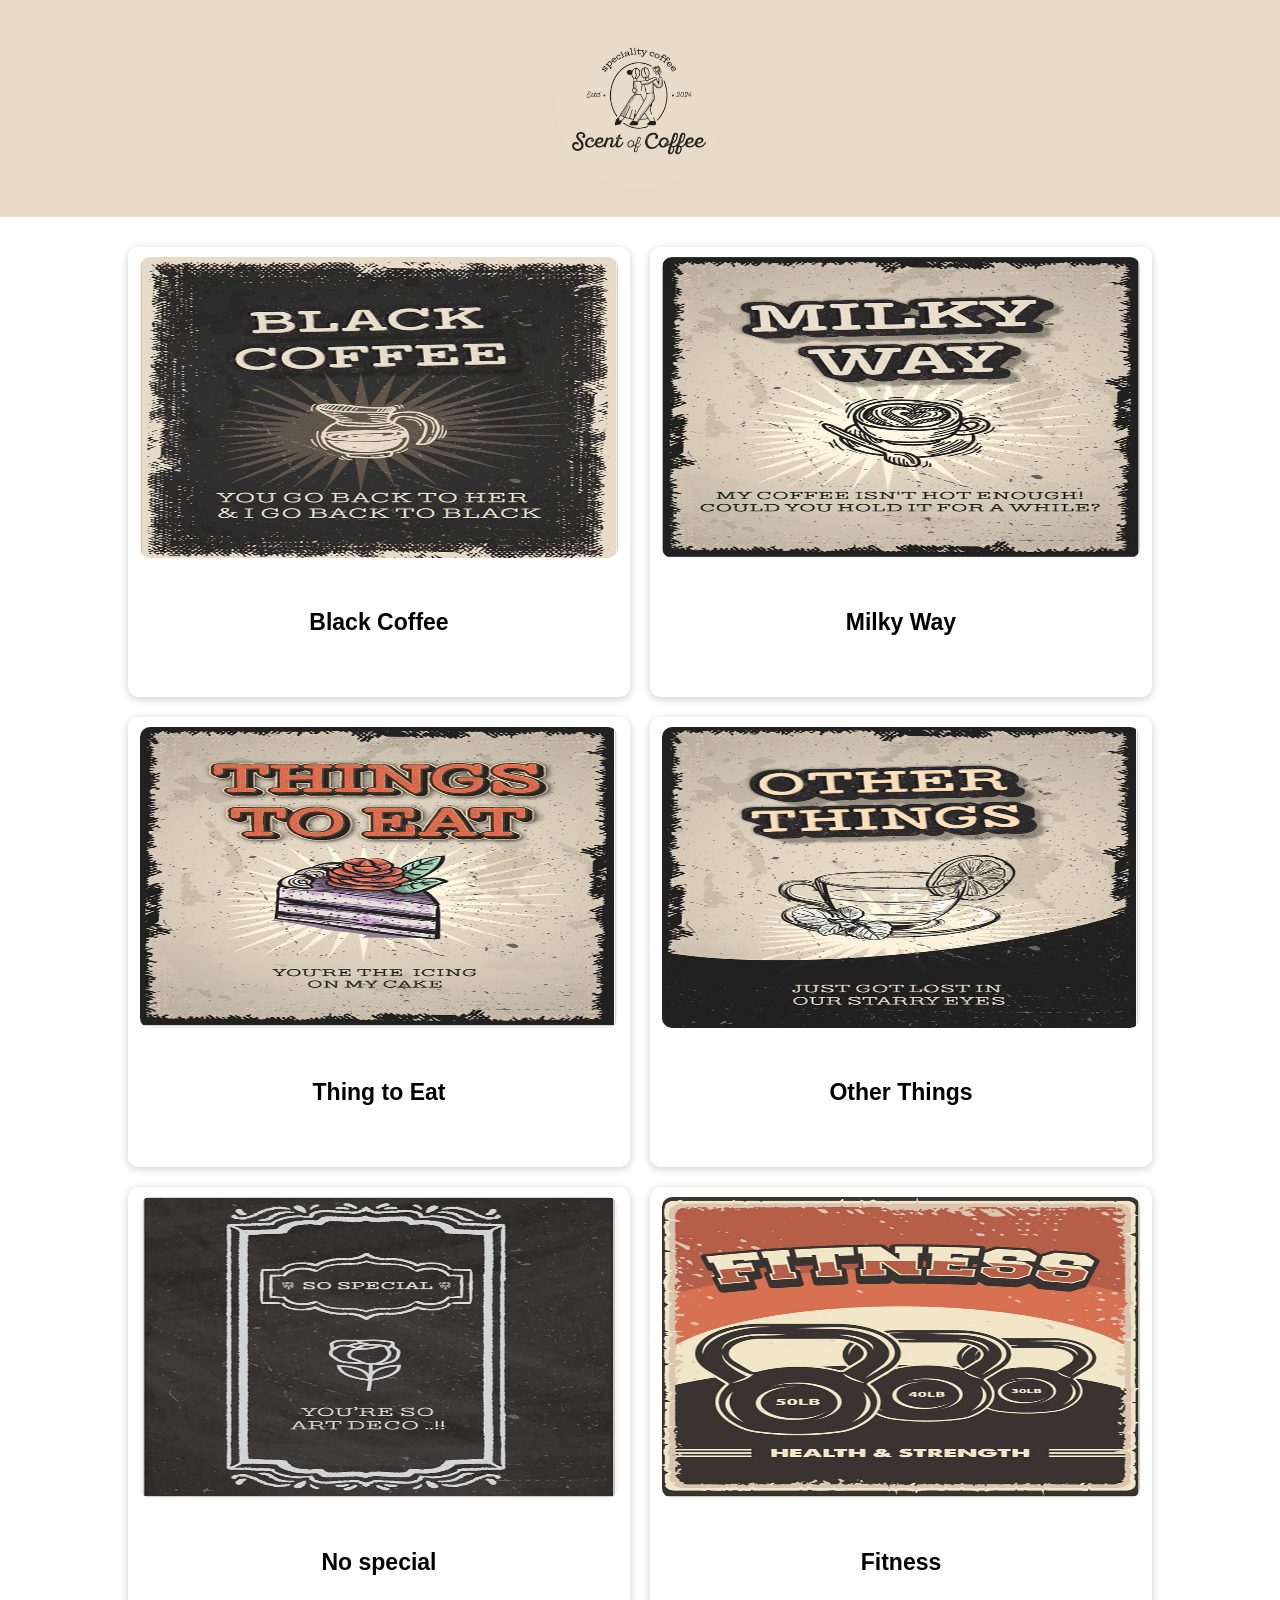
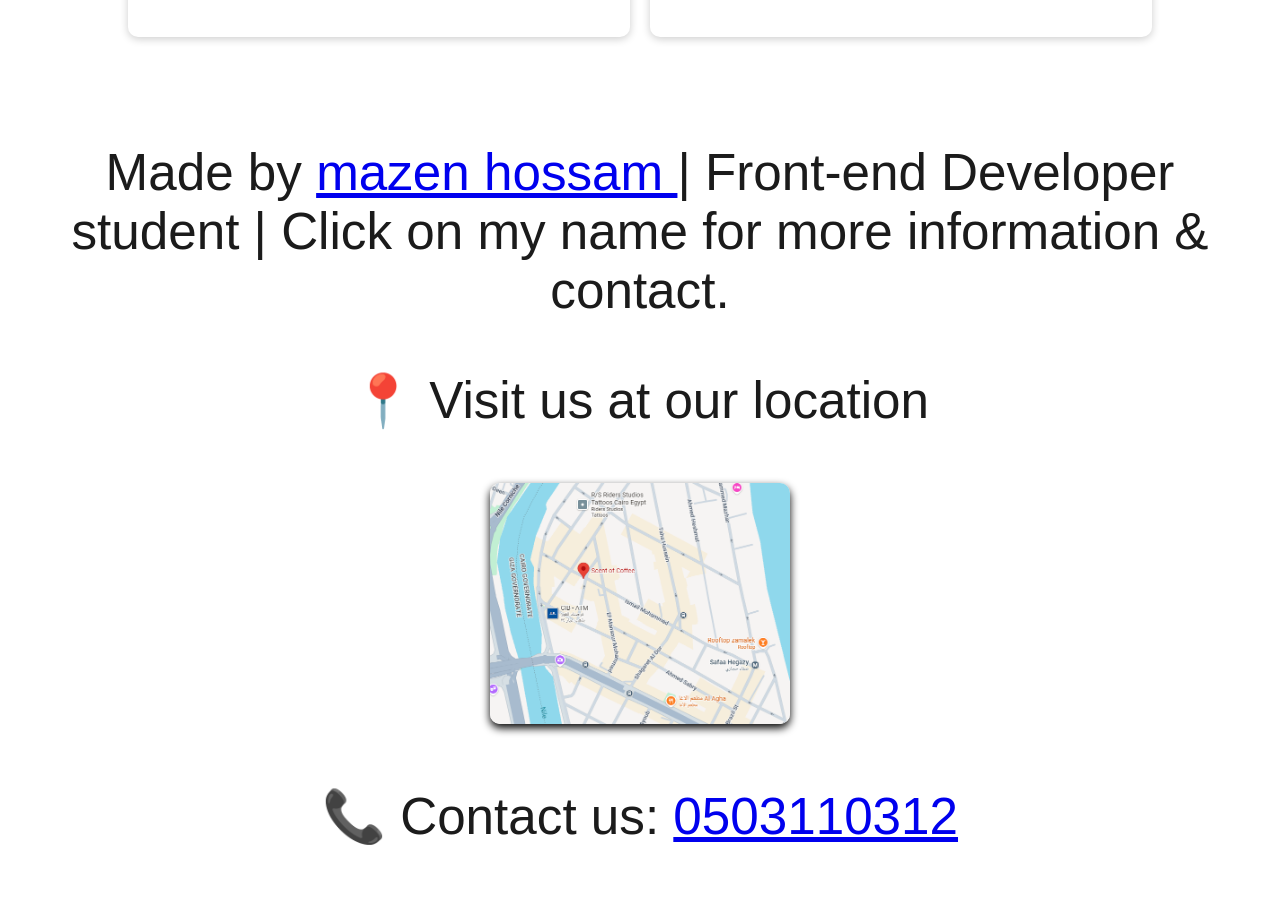
==== index.html @ bb1df1cb "my first commit" ====
<!DOCTYPE html>
<html lang="en">
<head>
<meta charset="UTF-8">
<title>Pizza & Crepe Menu</title>
<link rel="stylesheet" href="style.css">

</head>
<body>
<center>
<header><img src="./logo.jpg" alt="40px" width="170px"></header>
<div class="container">

    <div class="card">
      <a href="./black coffee.html"> <img src="./black coffee.PNG" alt="40px" width="170px"></a> 
        <h3>Black Coffee</h3>
        
    </div>

    <div class="card">
        <a href="./milky way.html"><img src="./Capture.PNG" alt="40px" width="900px"></a>
        
        <h3>Milky Way</h3>
    </div>

    <div class="card">
         <a href="./things to eat.html"><img src="./thing to eat.PNG" alt="40px" width="170px"></a>
        <h3>Thing to Eat</h3>
        
    </div>

    <div class="card">
         <a href="./other thing.html"><img src="./other things.PNG" alt="40px" width="170px"></a>
        <h3>Other Things</h3>
        
    </div>

    <div class="card">
        <a href="./no special.html"><img src="./no spchial.PNG" alt="40px" width="170px"></a>
        <h3>No special</h3>
       
    </div>

    <div class="card">
<a href="./faitnes.html"><img src="./faitnes.PNG" alt="40px" width="170px"></a>
        <h3>Fitness</h3>
        
    </div>


</div>

<footer>
      <div>
        <p>
          Made by
          <a href="https://mazen hossam.github.io/web-profile/" target="_blank">
            mazen hossam
          </a>
          | Front-end Developer student | Click on my name for more information
          & contact.
        </p>
      </div>
      <div style="margin-top: 20px">
        <p>📍 Visit us at our location</p>
        <a
          href="https://www.google.com/maps/place/Scent+of+Coffee/@30.0648999,31.2169458,16.42z/data=!4m6!3m5!1s0x1458410033418b3f:0xc744c96ff0fb09eb!8m2!3d30.0649759!4d31.2171345!16s%2Fg%2F11y9rqctz7?entry=ttu&g_ep=EgoyMDI2MDUyNy4wIKXMDSoASAFQAw%3D%3D
          target="_blank"
        >
          <img
            src="./map.png"
            alt="موقعنا على الخريطة"
            style="
              max-width: 300px;
              width: 100%;
              border-radius: 10px;
              box-shadow: 0 4px 8px rgb(0, 0, 0);
            "
          />
        </a>
      </div>
      <p>📞 Contact us: <a href="tel:0503110312">0503110312</a></p>
    </footer>
</center>

</body>
</html>
---- style.css ----
*{
    box-sizing: border-box;
}
body{
    font-family: Arial;
    margin:0;
    background:rgb(255, 255, 255);
}

header{
    background:rgb(231 218 199) ;
    color:white;
    text-align:center;
    padding:20px;
    font-size:28px;
    font-weight:bold;
}

.container{
    width:80%;
    margin:auto;
    display:grid;
    grid-template-columns:  1fr 1fr 1fr;
    gap:20px;
    margin-top:30px;
   

}

.card{
    background:white;
    border-radius:10px;
    box-shadow:0 2px 8px rgba(0,0,0,0.2);
    text-align:center;
    padding:10px;
    transition:0.3s;
    height: 450px;

}

.card:hover{
    transform:scale(1.05);
}

.card img{
    width: 99%;
    height:70%;
    border-radius:10px;

}

.card h3{
    margin:10px 0 5px;
    font-size: 23px;
    line-height: 100px;
}


footer{
    text-align:center;
    padding:15px;
    margin-top:40px;
    color:rgb(27, 27, 27);
    font-size:4vw;
}
@media (max-width: 1500px){
    .container{
        grid-template-columns: 1fr 1fr;
    }
}
@media (max-width: 750px){
    .container{
        grid-template-columns: 1fr ;
    }
}
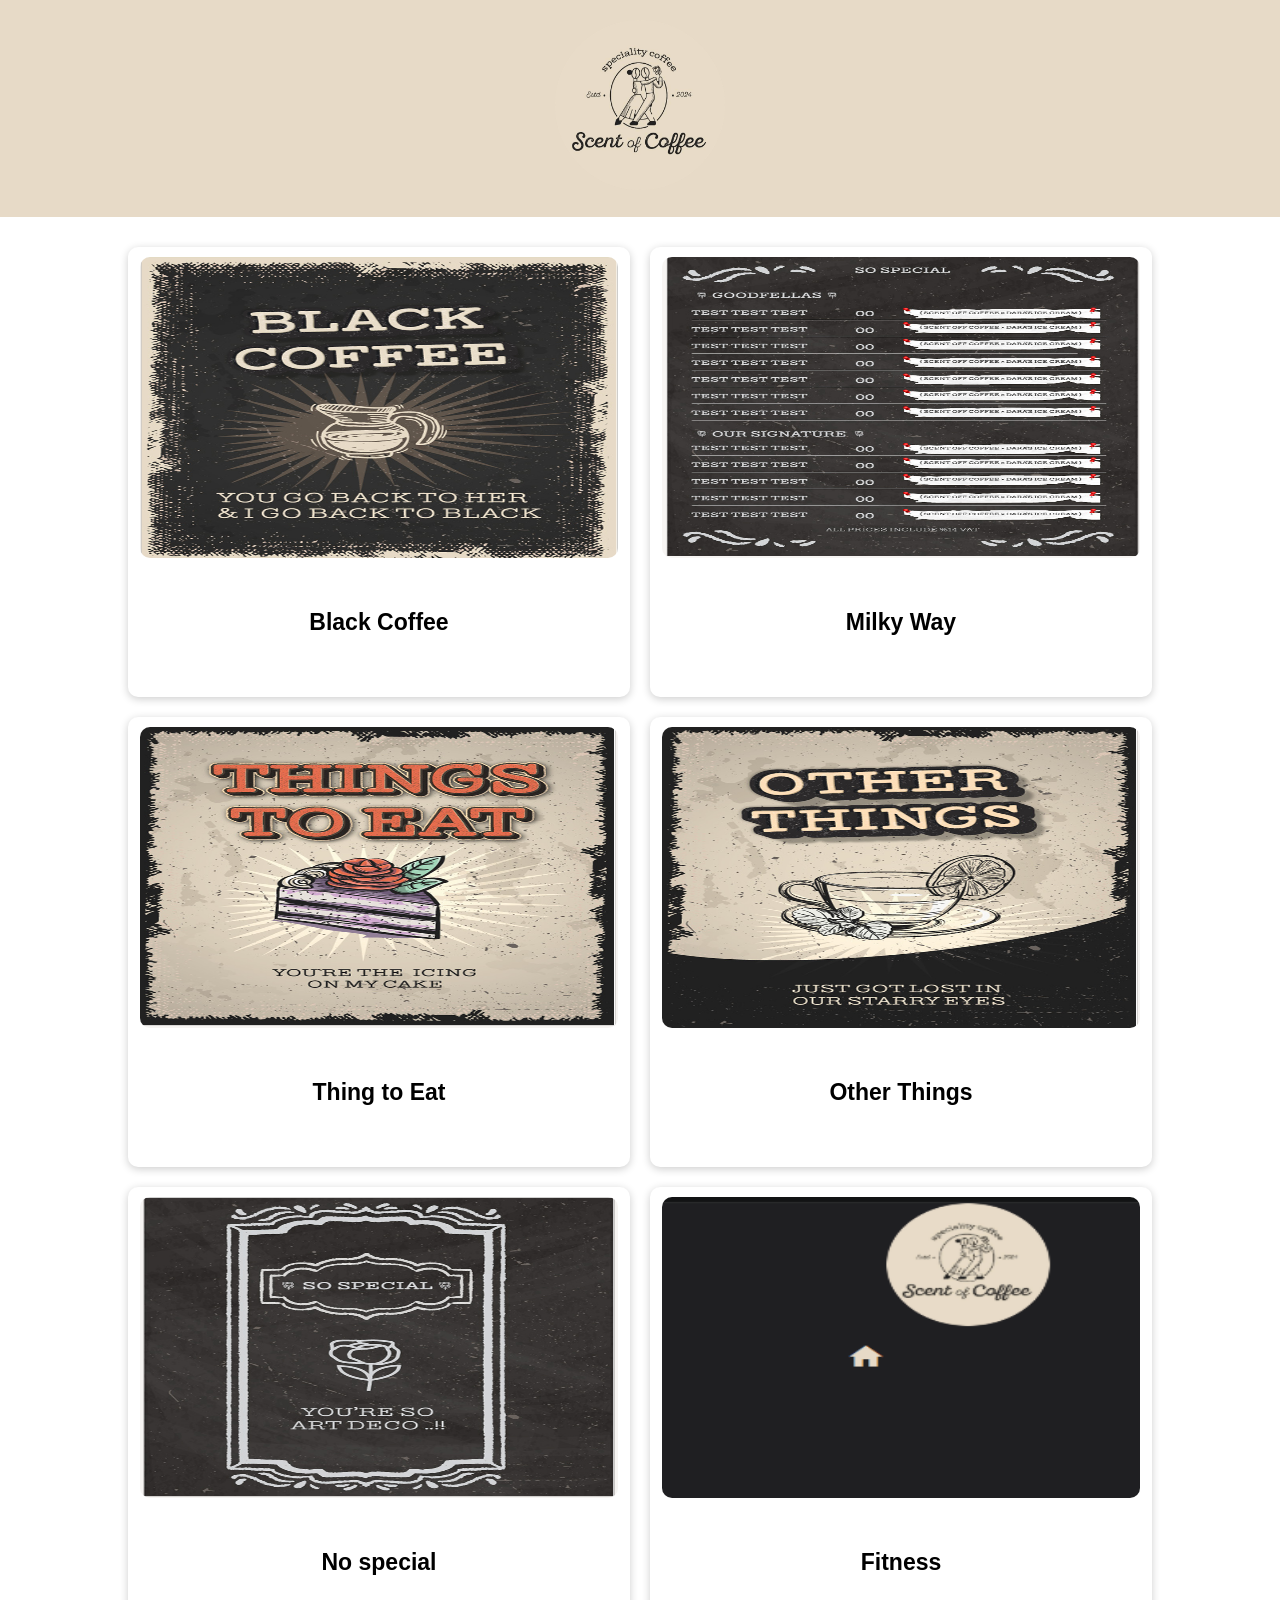
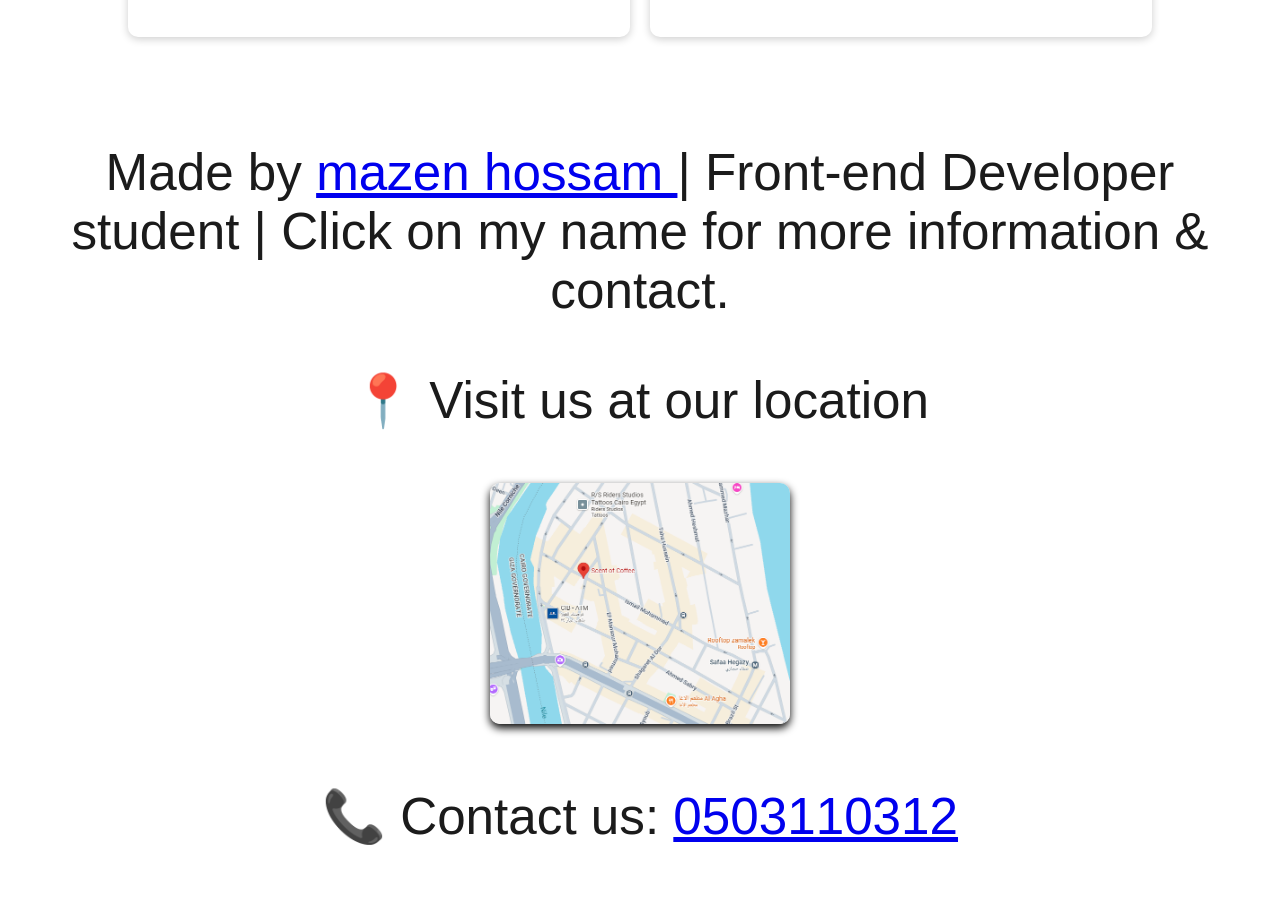
==== commit d9801854: "add change" ====
--- a/index.html
+++ b/index.html
@@ -64,7 +64,7 @@
       <div style="margin-top: 20px">
         <p>📍 Visit us at our location</p>
         <a
-          href="https://www.google.com/maps/place/Scent+of+Coffee/@30.0648999,31.2169458,16.42z/data=!4m6!3m5!1s0x1458410033418b3f:0xc744c96ff0fb09eb!8m2!3d30.0649759!4d31.2171345!16s%2Fg%2F11y9rqctz7?entry=ttu&g_ep=EgoyMDI2MDUyNy4wIKXMDSoASAFQAw%3D%3D
+          href="https://www.google.com/maps/place/Scent+of+Coffee/@30.0648999,31.2169458,16.42z/data=!4m6!3m5!1s0x1458410033418b3f:0xc744c96ff0fb09eb!8m2!3d30.0649759!4d31.2171345!16s%2Fg%2F11y9rqctz7?entry=ttu&g_ep=EgoyMDI2MDUyNy4wIKXMDSoASAFQAw%3D%3D"
           target="_blank"
         >
           <img
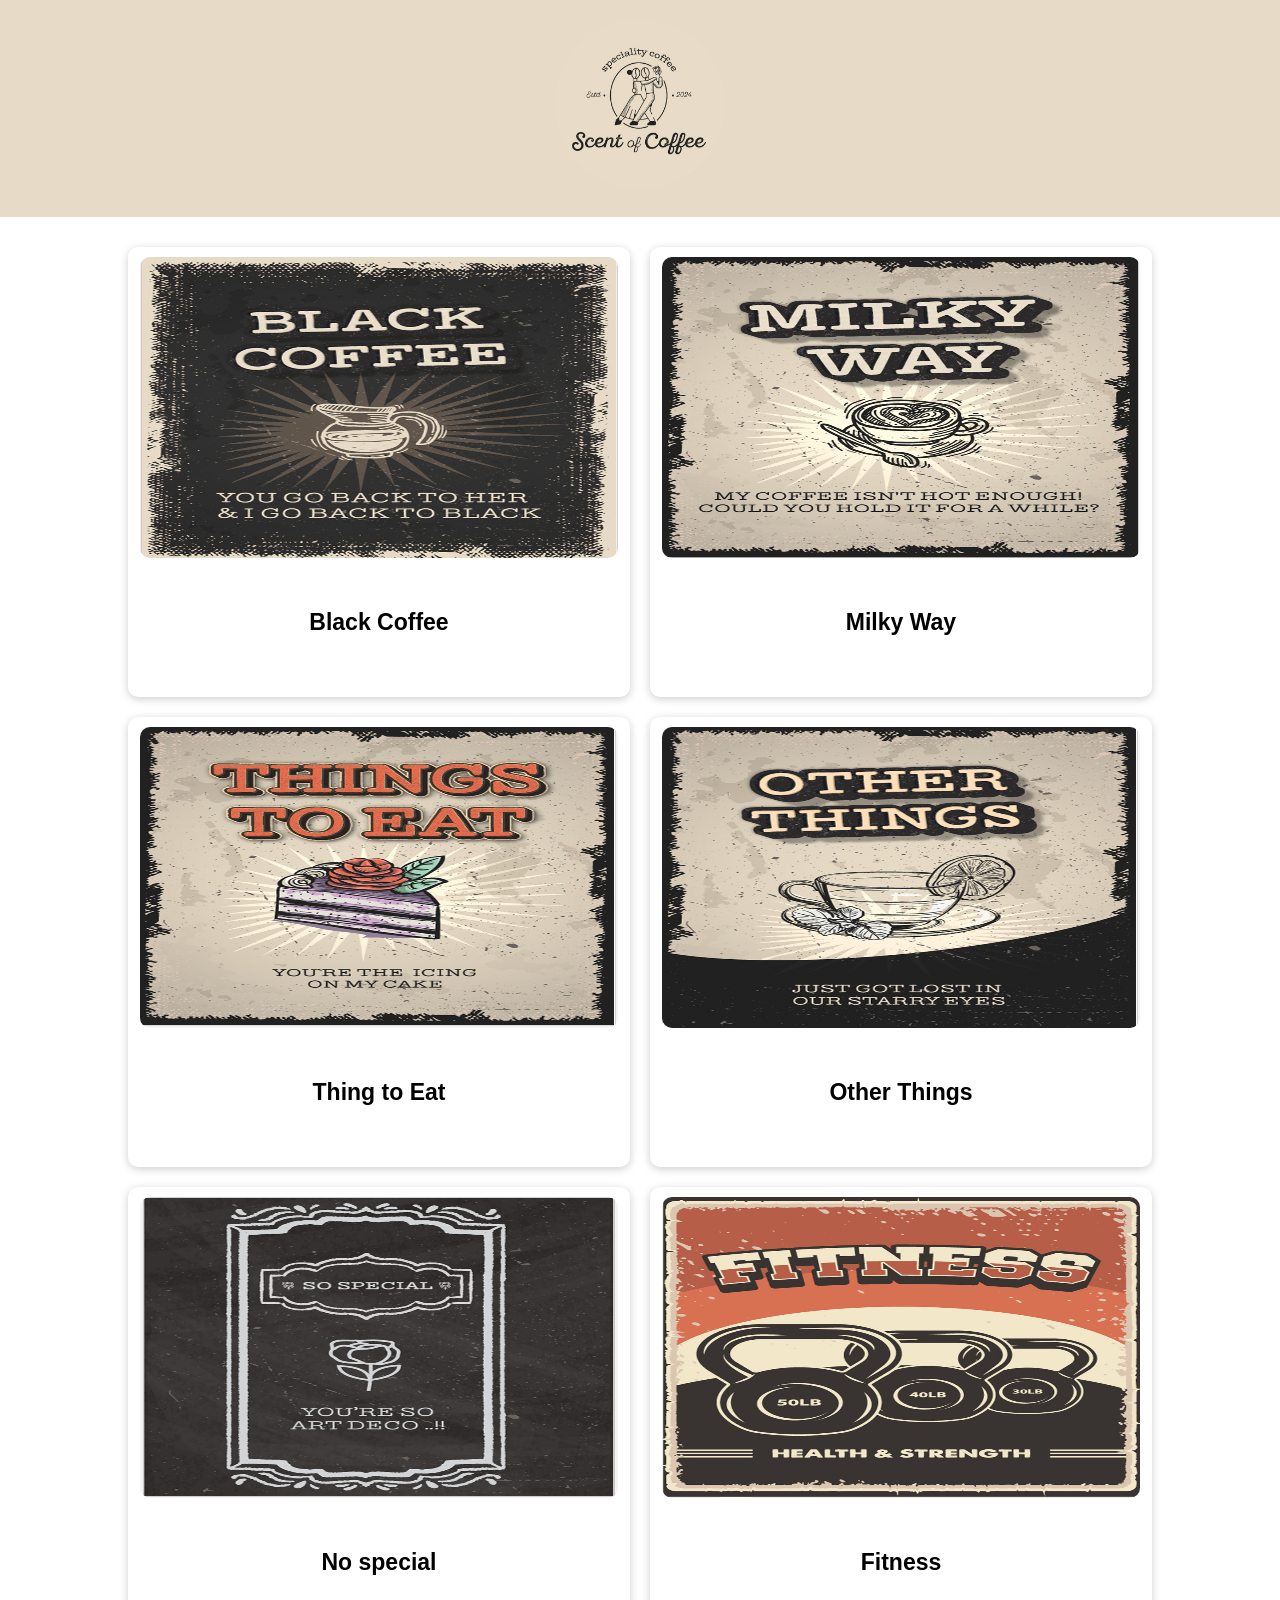
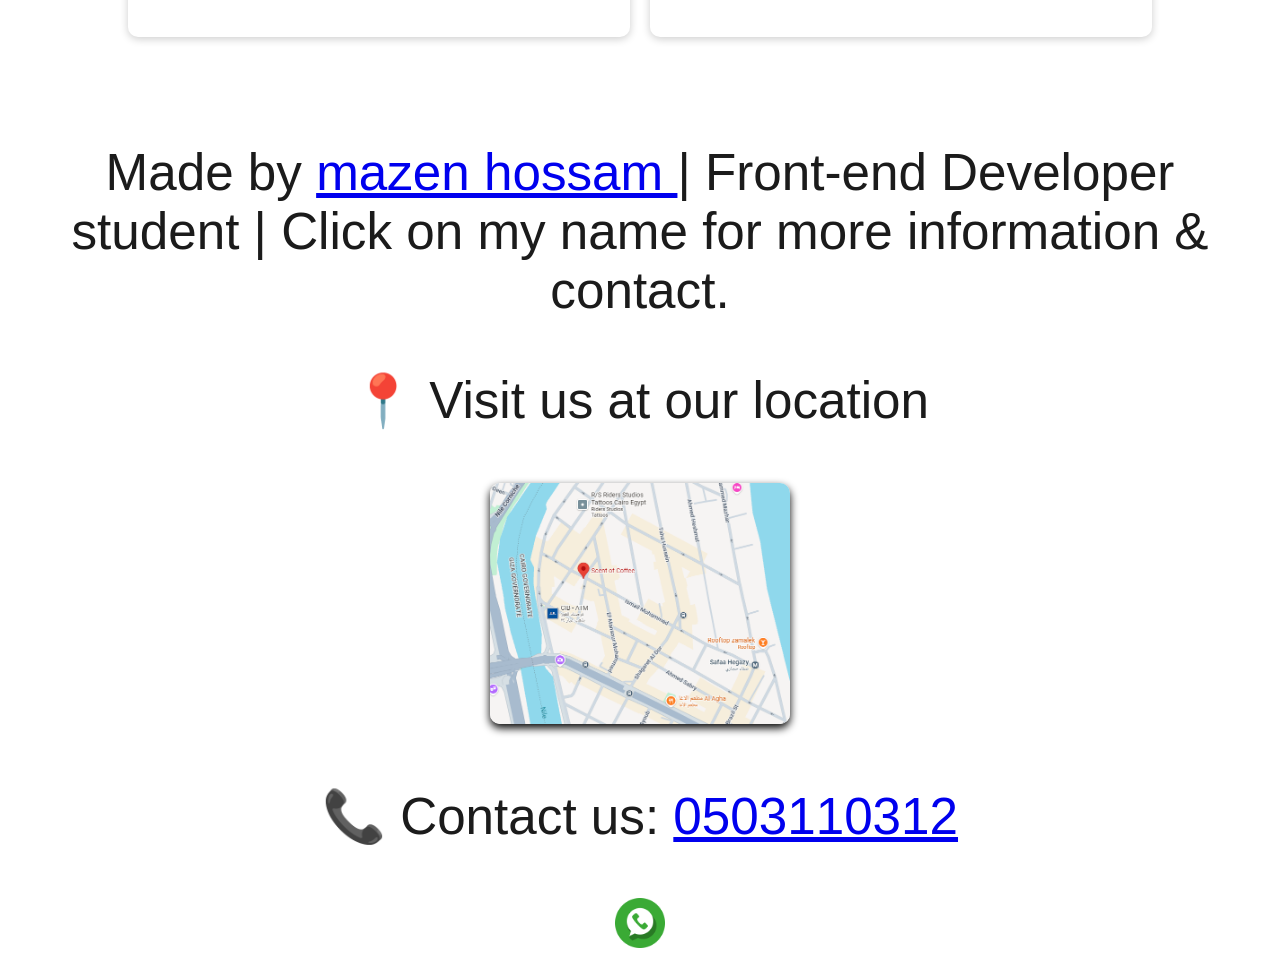
==== commit 93d0958a: "some changes" ====
--- a/index.html
+++ b/index.html
@@ -2,7 +2,7 @@
 <html lang="en">
 <head>
 <meta charset="UTF-8">
-<title>Pizza & Crepe Menu</title>
+<title>SCENT OF COFFEE</title>
 <link rel="stylesheet" href="style.css">
 
 </head>
@@ -18,7 +18,7 @@
     </div>
 
     <div class="card">
-        <a href="./milky way.html"><img src="./Capture.PNG" alt="40px" width="900px"></a>
+        <a href="./milky way.html"><img src="./Capture1.PNG" alt="40px" width="900px"></a>
         
         <h3>Milky Way</h3>
     </div>
@@ -80,6 +80,9 @@
         </a>
       </div>
       <p>📞 Contact us: <a href="tel:0503110312">0503110312</a></p>
+        <a href="https://wa.me/+0" target="_blank">
+        <img src="./whatsapp-logo.png" alt="40px" width="50px" />
+      </a>
     </footer>
 </center>
 
--- a/style.css
+++ b/style.css
@@ -69,7 +69,7 @@
         grid-template-columns: 1fr 1fr;
     }
 }
-@media (max-width: 750px){
+@media (max-width: 850px){
     .container{
         grid-template-columns: 1fr ;
     }
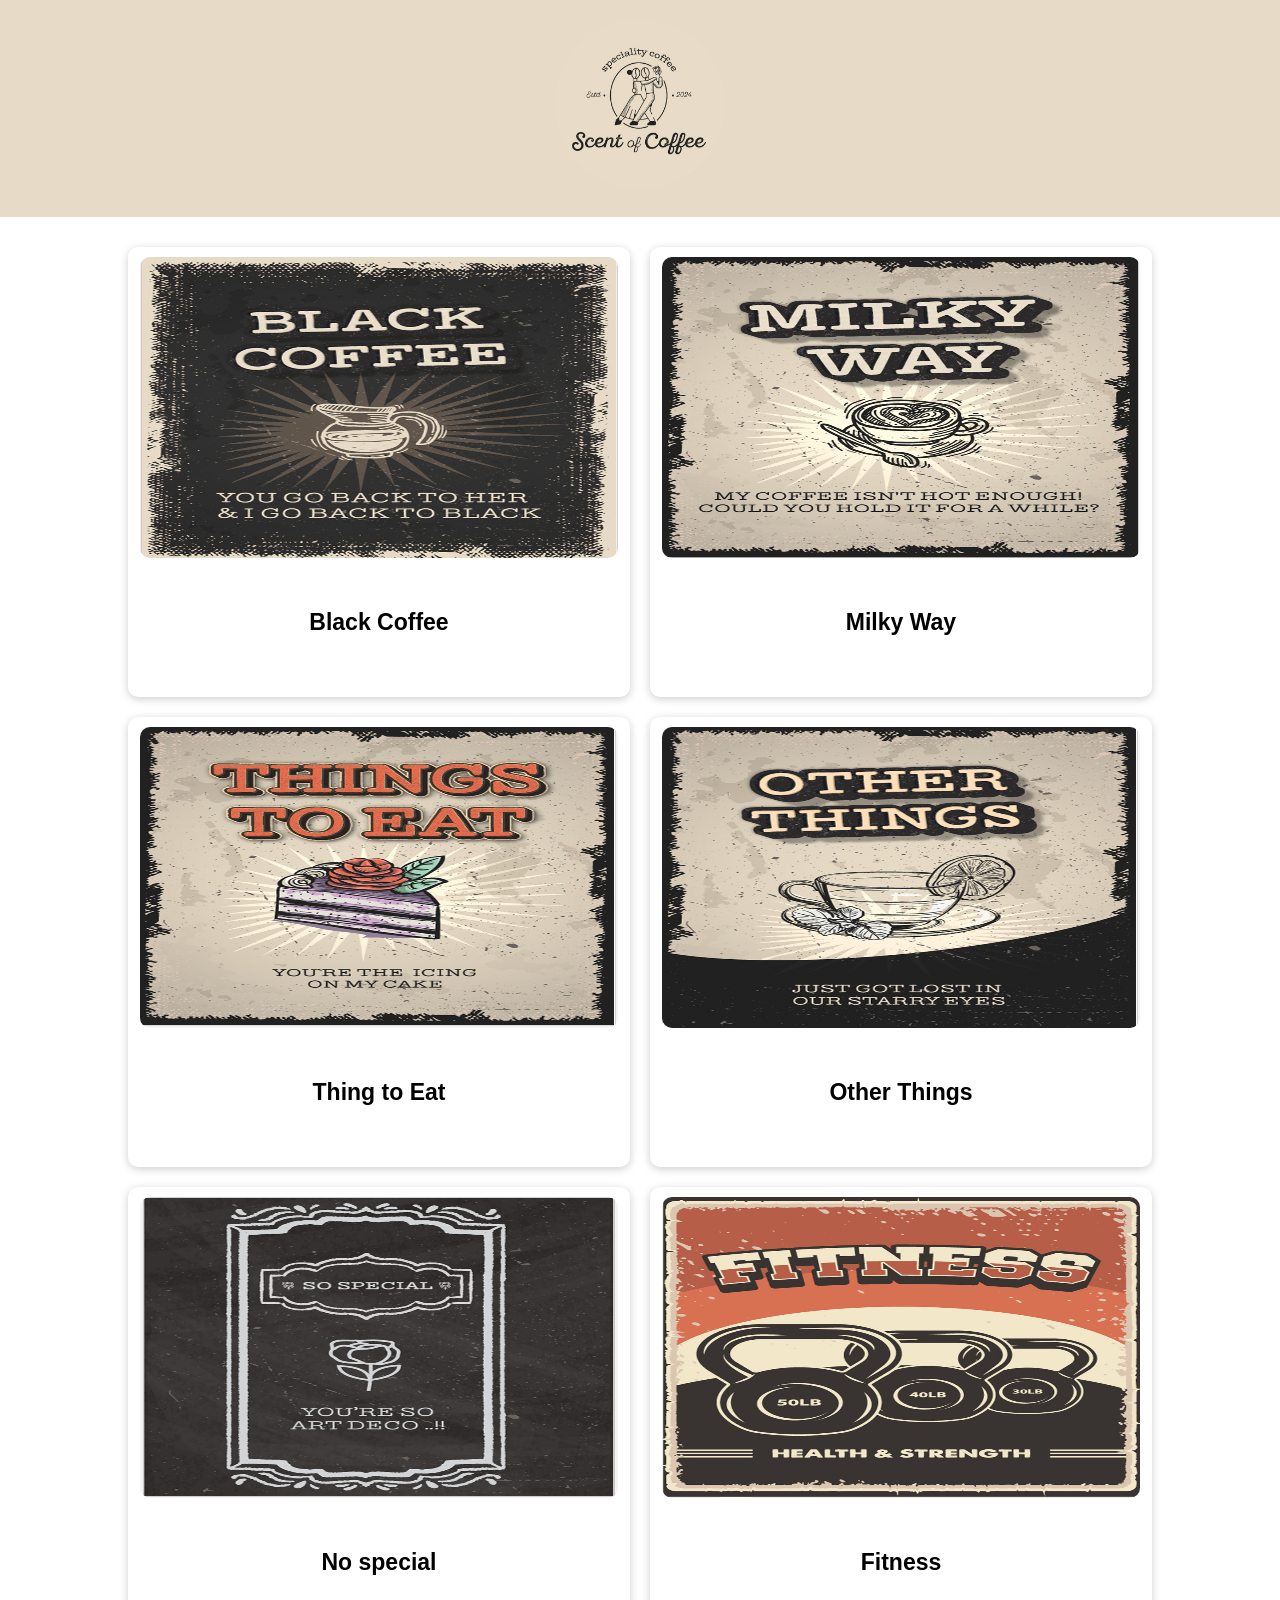
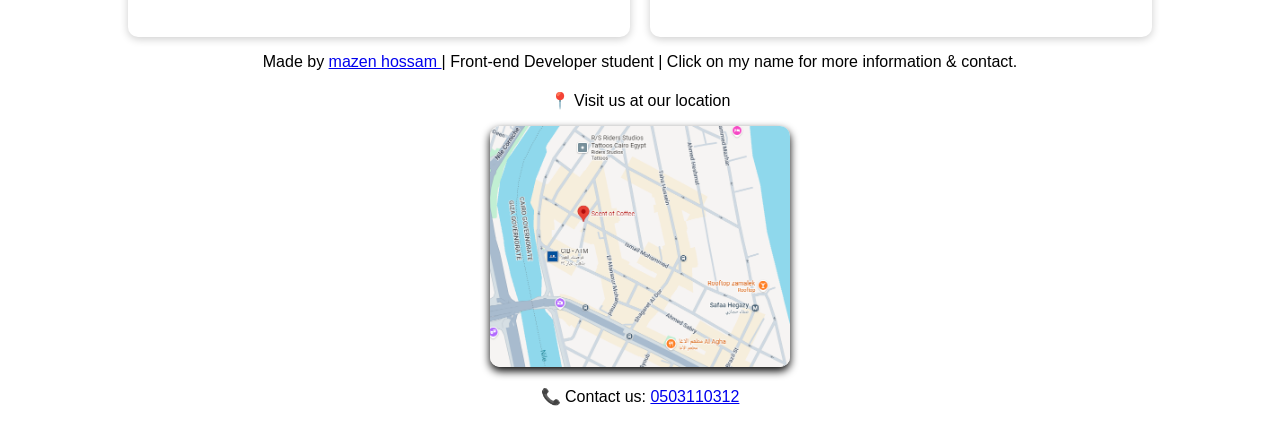
==== commit 93953d8f: "same changes in pages" ====
--- a/index.html
+++ b/index.html
@@ -1,90 +1,92 @@
-<!DOCTYPE html>
+<!doctype html>
 <html lang="en">
-<head>
-<meta charset="UTF-8">
-<title>SCENT OF COFFEE</title>
-<link rel="stylesheet" href="style.css">
+  <head>
+    <meta charset="UTF-8" />
+    <title>SCENT OF COFFEE</title>
+    <link rel="stylesheet" href="style.css" />
+  </head>
+  <body>
+    <center>
+      <header><img src="./logo.jpg" alt="40px" width="170px" /></header>
+      <div class="container">
+        <div class="card">
+          <a href="./black coffee.html">
+            <img src="./black coffee.PNG" alt="40px" width="170px"
+          /></a>
+          <h3>Black Coffee</h3>
+        </div>
 
-</head>
-<body>
-<center>
-<header><img src="./logo.jpg" alt="40px" width="170px"></header>
-<div class="container">
+        <div class="card">
+          <a href="./milky way.html"
+            ><img src="./Capture1.PNG" alt="40px" width="900px"
+          /></a>
 
-    <div class="card">
-      <a href="./black coffee.html"> <img src="./black coffee.PNG" alt="40px" width="170px"></a> 
-        <h3>Black Coffee</h3>
-        
-    </div>
+          <h3>Milky Way</h3>
+        </div>
 
-    <div class="card">
-        <a href="./milky way.html"><img src="./Capture1.PNG" alt="40px" width="900px"></a>
-        
-        <h3>Milky Way</h3>
-    </div>
+        <div class="card">
+          <a href="./things to eat.html"
+            ><img src="./thing to eat.PNG" alt="40px" width="170px"
+          /></a>
+          <h3>Thing to Eat</h3>
+        </div>
 
-    <div class="card">
-         <a href="./things to eat.html"><img src="./thing to eat.PNG" alt="40px" width="170px"></a>
-        <h3>Thing to Eat</h3>
-        
-    </div>
+        <div class="card">
+          <a href="./other thing.html"
+            ><img src="./other things.PNG" alt="40px" width="170px"
+          /></a>
+          <h3>Other Things</h3>
+        </div>
 
-    <div class="card">
-         <a href="./other thing.html"><img src="./other things.PNG" alt="40px" width="170px"></a>
-        <h3>Other Things</h3>
-        
-    </div>
+        <div class="card">
+          <a href="./no spicial.html"
+            ><img src="./no spchial.PNG" alt="40px" width="170px"
+          /></a>
+          <h3>No special</h3>
+        </div>
 
-    <div class="card">
-        <a href="./no special.html"><img src="./no spchial.PNG" alt="40px" width="170px"></a>
-        <h3>No special</h3>
-       
-    </div>
+        <div class="card">
+          <a href="./faitnes.html"
+            ><img src="./faitnes.PNG" alt="40px" width="170px"
+          /></a>
+          <h3>Fitness</h3>
+        </div>
+      </div>
 
-    <div class="card">
-<a href="./faitnes.html"><img src="./faitnes.PNG" alt="40px" width="170px"></a>
-        <h3>Fitness</h3>
-        
-    </div>
-
-
-</div>
-
-<footer>
-      <div>
-        <p>
-          Made by
-          <a href="https://mazen hossam.github.io/web-profile/" target="_blank">
-            mazen hossam
+      <footer>
+        <div>
+          <p>
+            Made by
+            <a
+              href="https://mazen hossam.github.io/web-profile/"
+              target="_blank"
+            >
+              mazen hossam
+            </a>
+            | Front-end Developer student | Click on my name for more
+            information & contact.
+          </p>
+        </div>
+        <div style="margin-top: 20px">
+          <p>📍 Visit us at our location</p>
+          <a
+            href="https://www.google.com/maps/place/Scent+of+Coffee/@30.0648999,31.2169458,16.42z/data=!4m6!3m5!1s0x1458410033418b3f:0xc744c96ff0fb09eb!8m2!3d30.0649759!4d31.2171345!16s%2Fg%2F11y9rqctz7?entry=ttu&g_ep=EgoyMDI2MDUyNy4wIKXMDSoASAFQAw%3D%3D"
+            target="_blank"
+          >
+            <img
+              src="./map.png"
+              alt="موقعنا على الخريطة"
+              style="
+                max-width: 300px;
+                width: 100%;
+                border-radius: 10px;
+                box-shadow: 0 4px 8px rgb(0, 0, 0);
+              "
+            />
           </a>
-          | Front-end Developer student | Click on my name for more information
-          & contact.
-        </p>
-      </div>
-      <div style="margin-top: 20px">
-        <p>📍 Visit us at our location</p>
-        <a
-          href="https://www.google.com/maps/place/Scent+of+Coffee/@30.0648999,31.2169458,16.42z/data=!4m6!3m5!1s0x1458410033418b3f:0xc744c96ff0fb09eb!8m2!3d30.0649759!4d31.2171345!16s%2Fg%2F11y9rqctz7?entry=ttu&g_ep=EgoyMDI2MDUyNy4wIKXMDSoASAFQAw%3D%3D"
-          target="_blank"
-        >
-          <img
-            src="./map.png"
-            alt="موقعنا على الخريطة"
-            style="
-              max-width: 300px;
-              width: 100%;
-              border-radius: 10px;
-              box-shadow: 0 4px 8px rgb(0, 0, 0);
-            "
-          />
-        </a>
-      </div>
-      <p>📞 Contact us: <a href="tel:0503110312">0503110312</a></p>
-        <a href="https://wa.me/+0" target="_blank">
-        <img src="./whatsapp-logo.png" alt="40px" width="50px" />
-      </a>
-    </footer>
-</center>
-
-</body>
-</html>+        </div>
+        <p>📞 Contact us: <a href="tel:0503110312">0503110312</a></p>
+      </footer>
+    </center>
+  </body>
+</html>
--- a/style.css
+++ b/style.css
@@ -57,13 +57,9 @@
 }
 
 
-footer{
-    text-align:center;
-    padding:15px;
-    margin-top:40px;
-    color:rgb(27, 27, 27);
-    font-size:4vw;
-}
+        footer {
+          font-size: 16px;
+        }
 @media (max-width: 1500px){
     .container{
         grid-template-columns: 1fr 1fr;
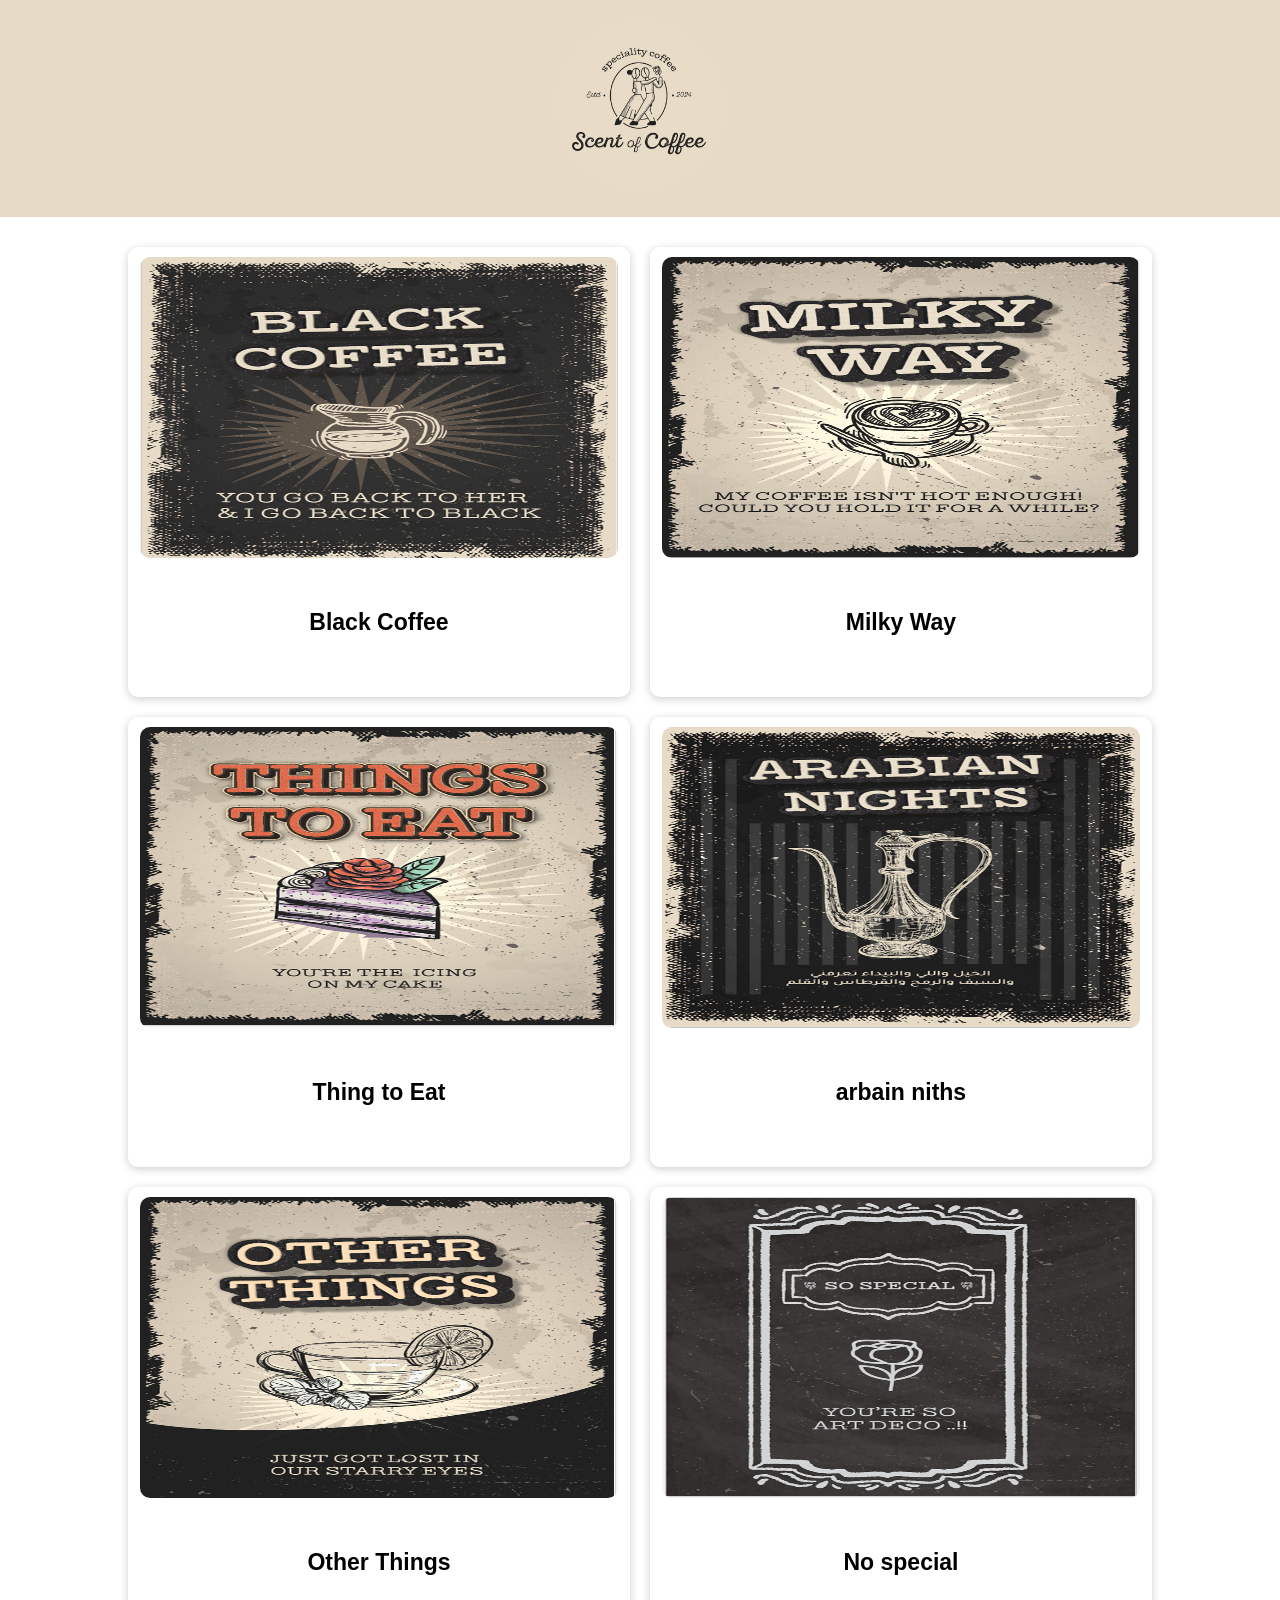
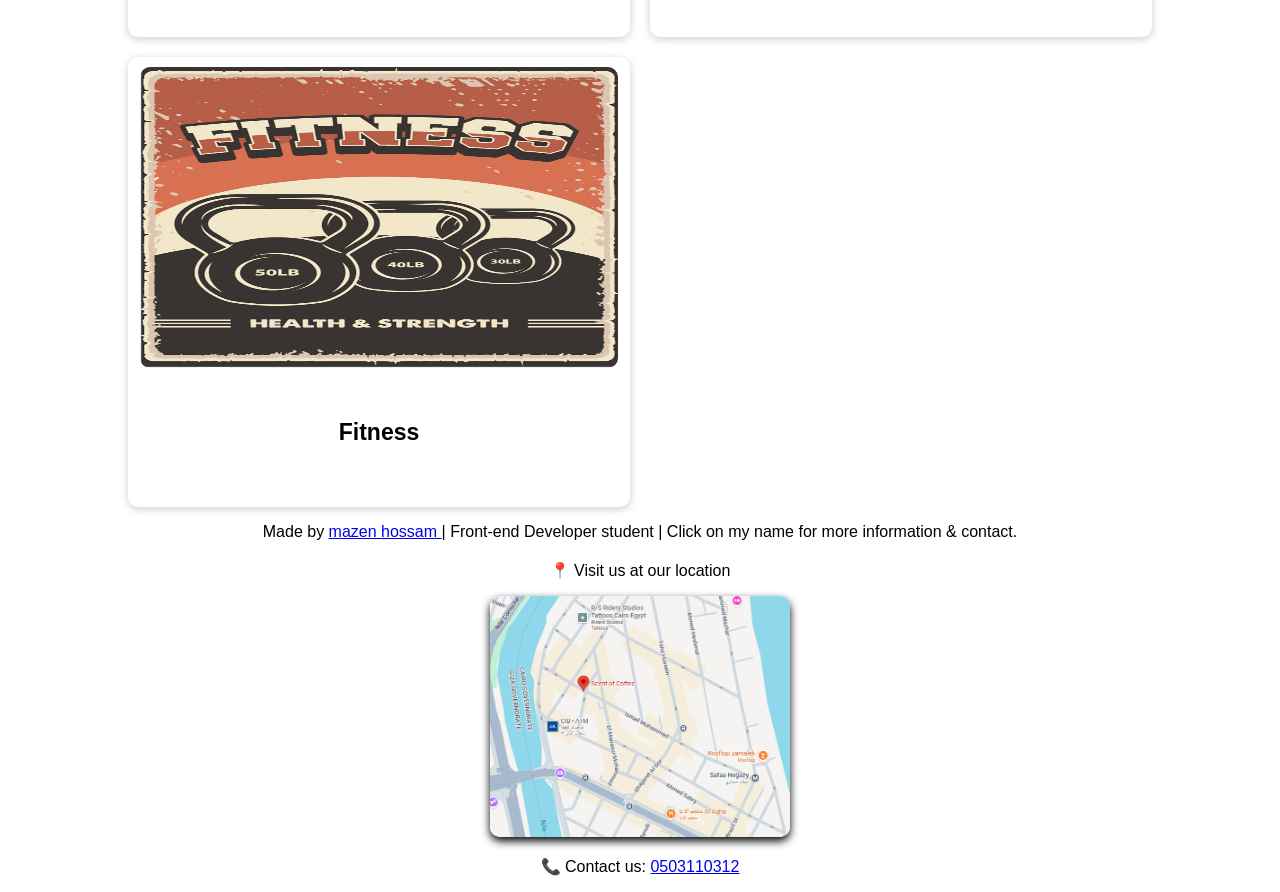
==== commit a700ec29: "change on style" ====
--- a/index.html
+++ b/index.html
@@ -30,6 +30,14 @@
           /></a>
           <h3>Thing to Eat</h3>
         </div>
+
+                <div class="card">
+          <a href="./arbain niths.html"
+            ><img src="./arbain niths.PNG" alt="40px" width="170px"
+          /></a>
+          <h3>arbain niths</h3>
+        </div>
+
 
         <div class="card">
           <a href="./other thing.html"
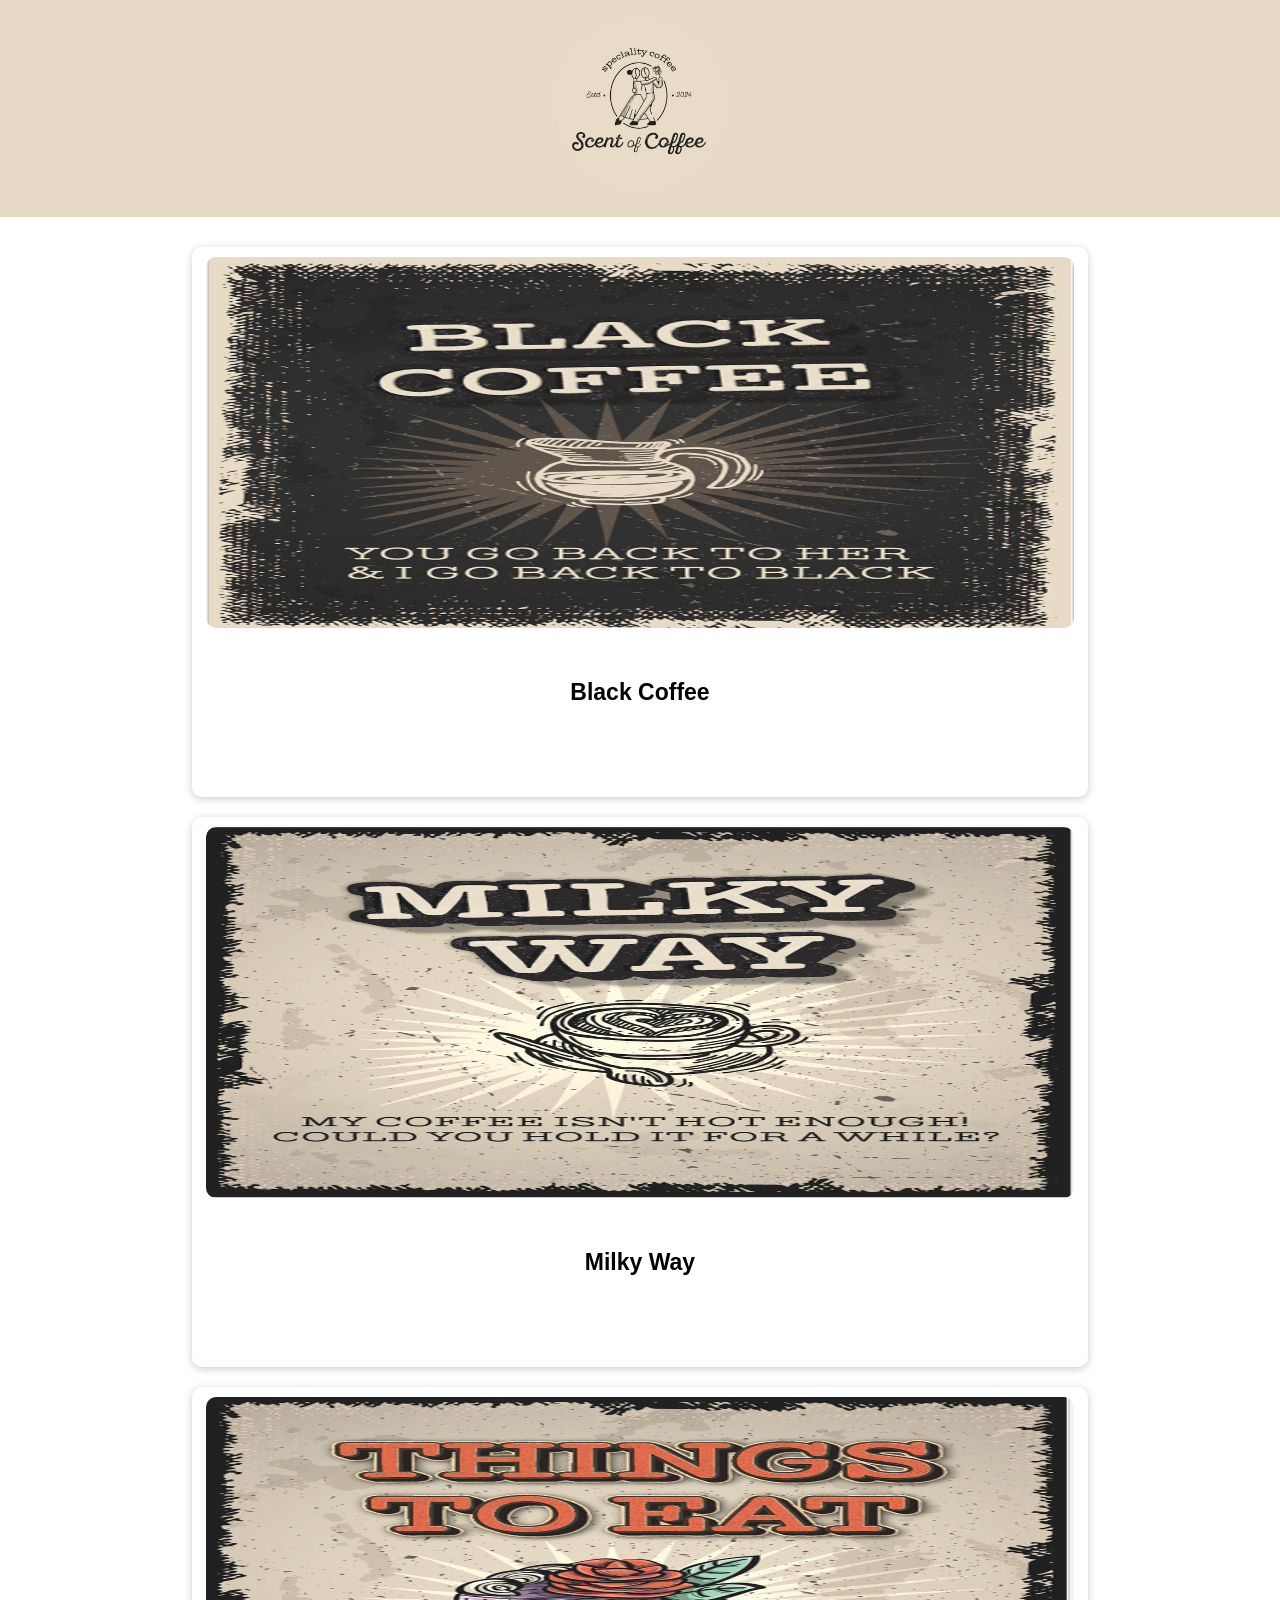
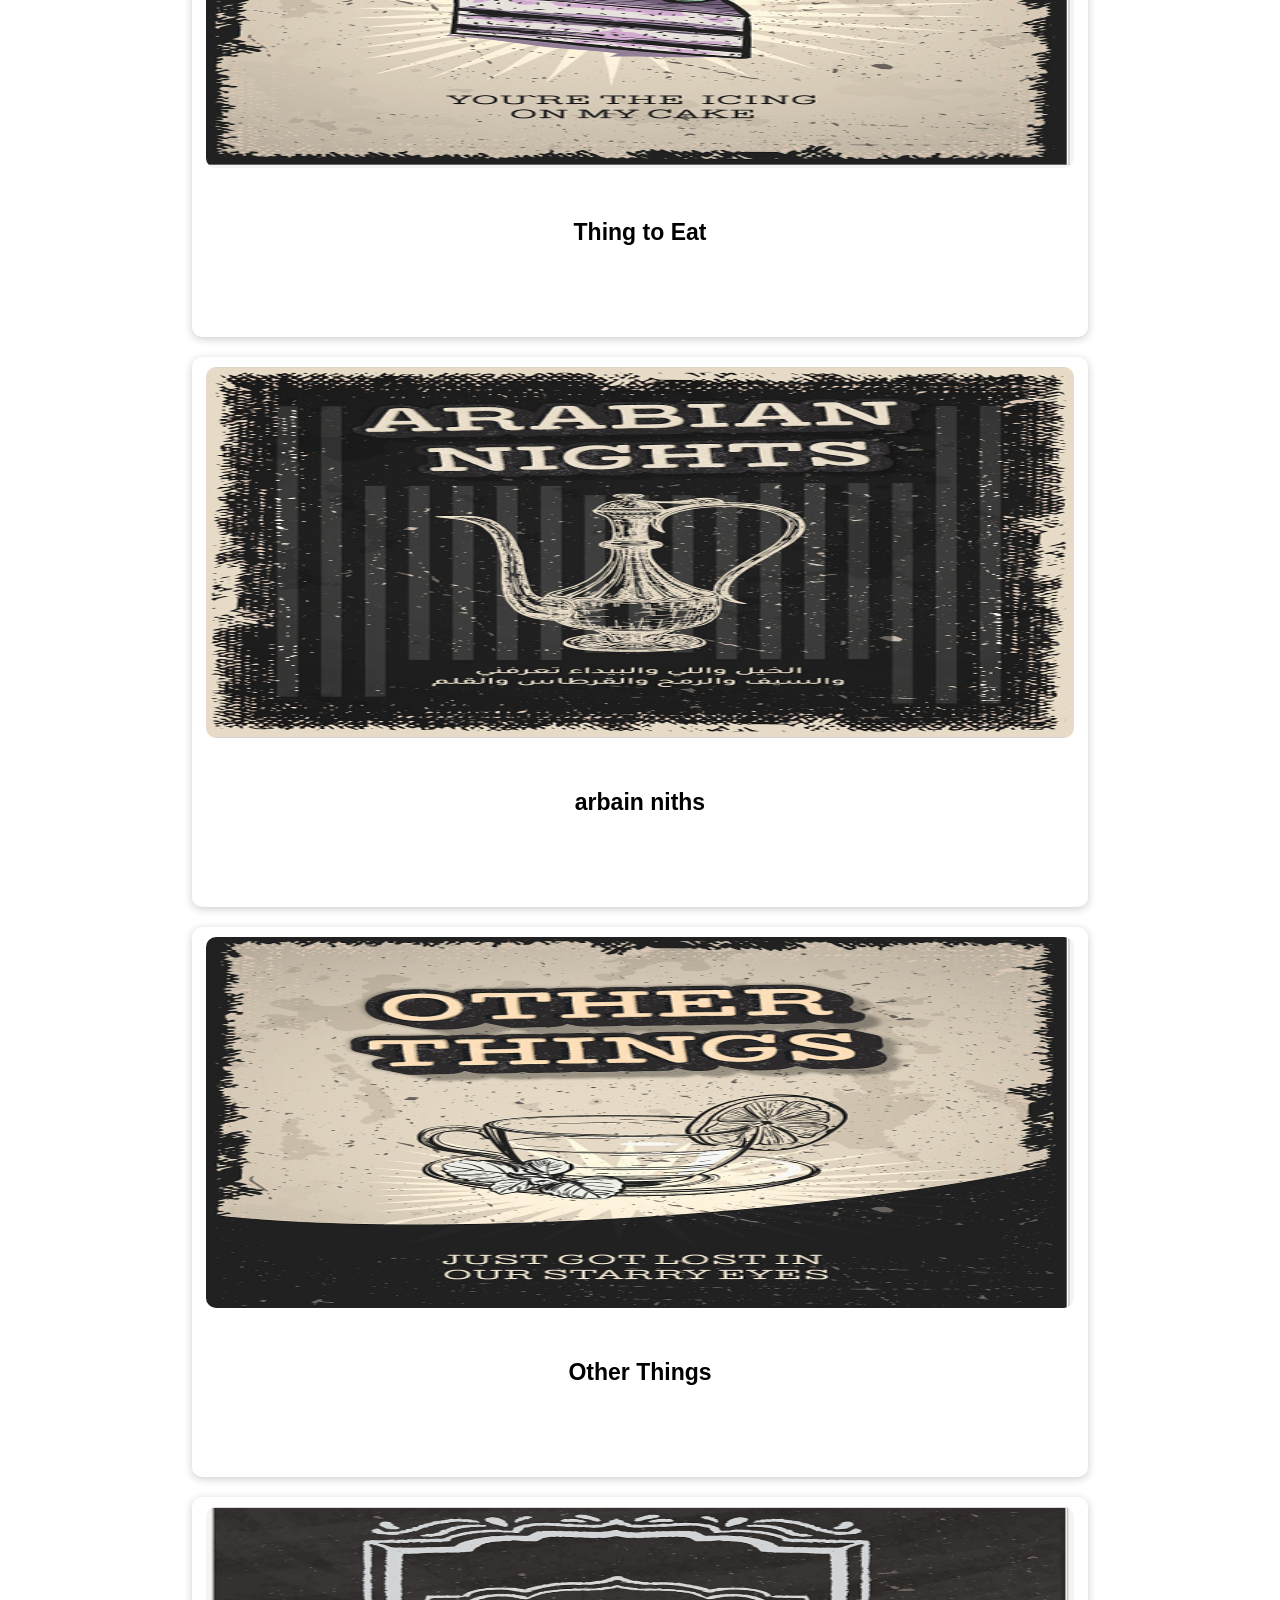
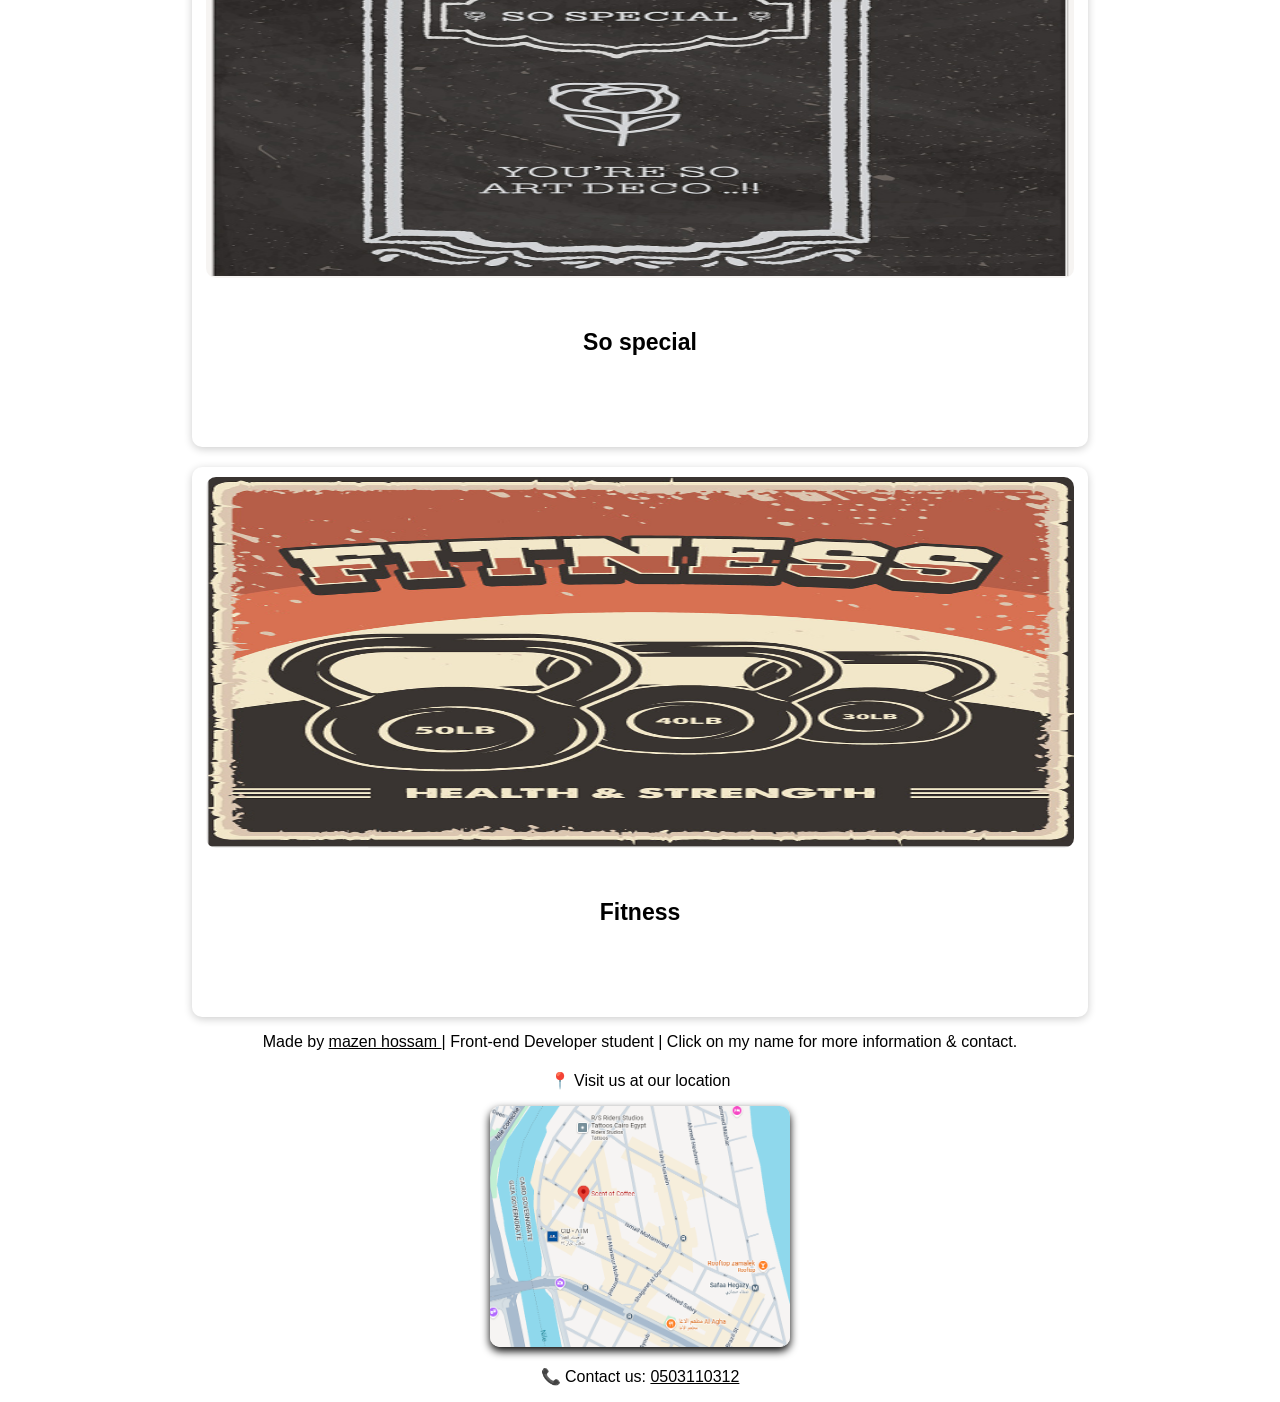
==== commit d628e42a: "changes" ====
--- a/index.html
+++ b/index.html
@@ -47,10 +47,10 @@
         </div>
 
         <div class="card">
-          <a href="./no spicial.html"
+          <a href="./so spicial.html"
             ><img src="./no spchial.PNG" alt="40px" width="170px"
           /></a>
-          <h3>No special</h3>
+          <h3>So special</h3>
         </div>
 
         <div class="card">
--- a/style.css
+++ b/style.css
@@ -1,3 +1,4 @@
+
 
 *{
     box-sizing: border-box;
@@ -36,6 +37,7 @@
     padding:10px;
     transition:0.3s;
     height: 450px;
+    
 
 }
 
@@ -55,6 +57,11 @@
     font-size: 23px;
     line-height: 100px;
 }
+        footer a {
+          font-size: 16px;
+          color: #000;
+        }
+
 
 
         footer {
@@ -62,11 +69,12 @@
         }
 @media (max-width: 1500px){
     .container{
-        grid-template-columns: 1fr 1fr;
+        grid-template-columns: 1fr ;
+        height: auto;
+    }
+    .card{
+        height: 550px;
+        width: 70vw;
+        margin: 0 auto;
     }
 }
-@media (max-width: 850px){
-    .container{
-        grid-template-columns: 1fr ;
-    }
-}
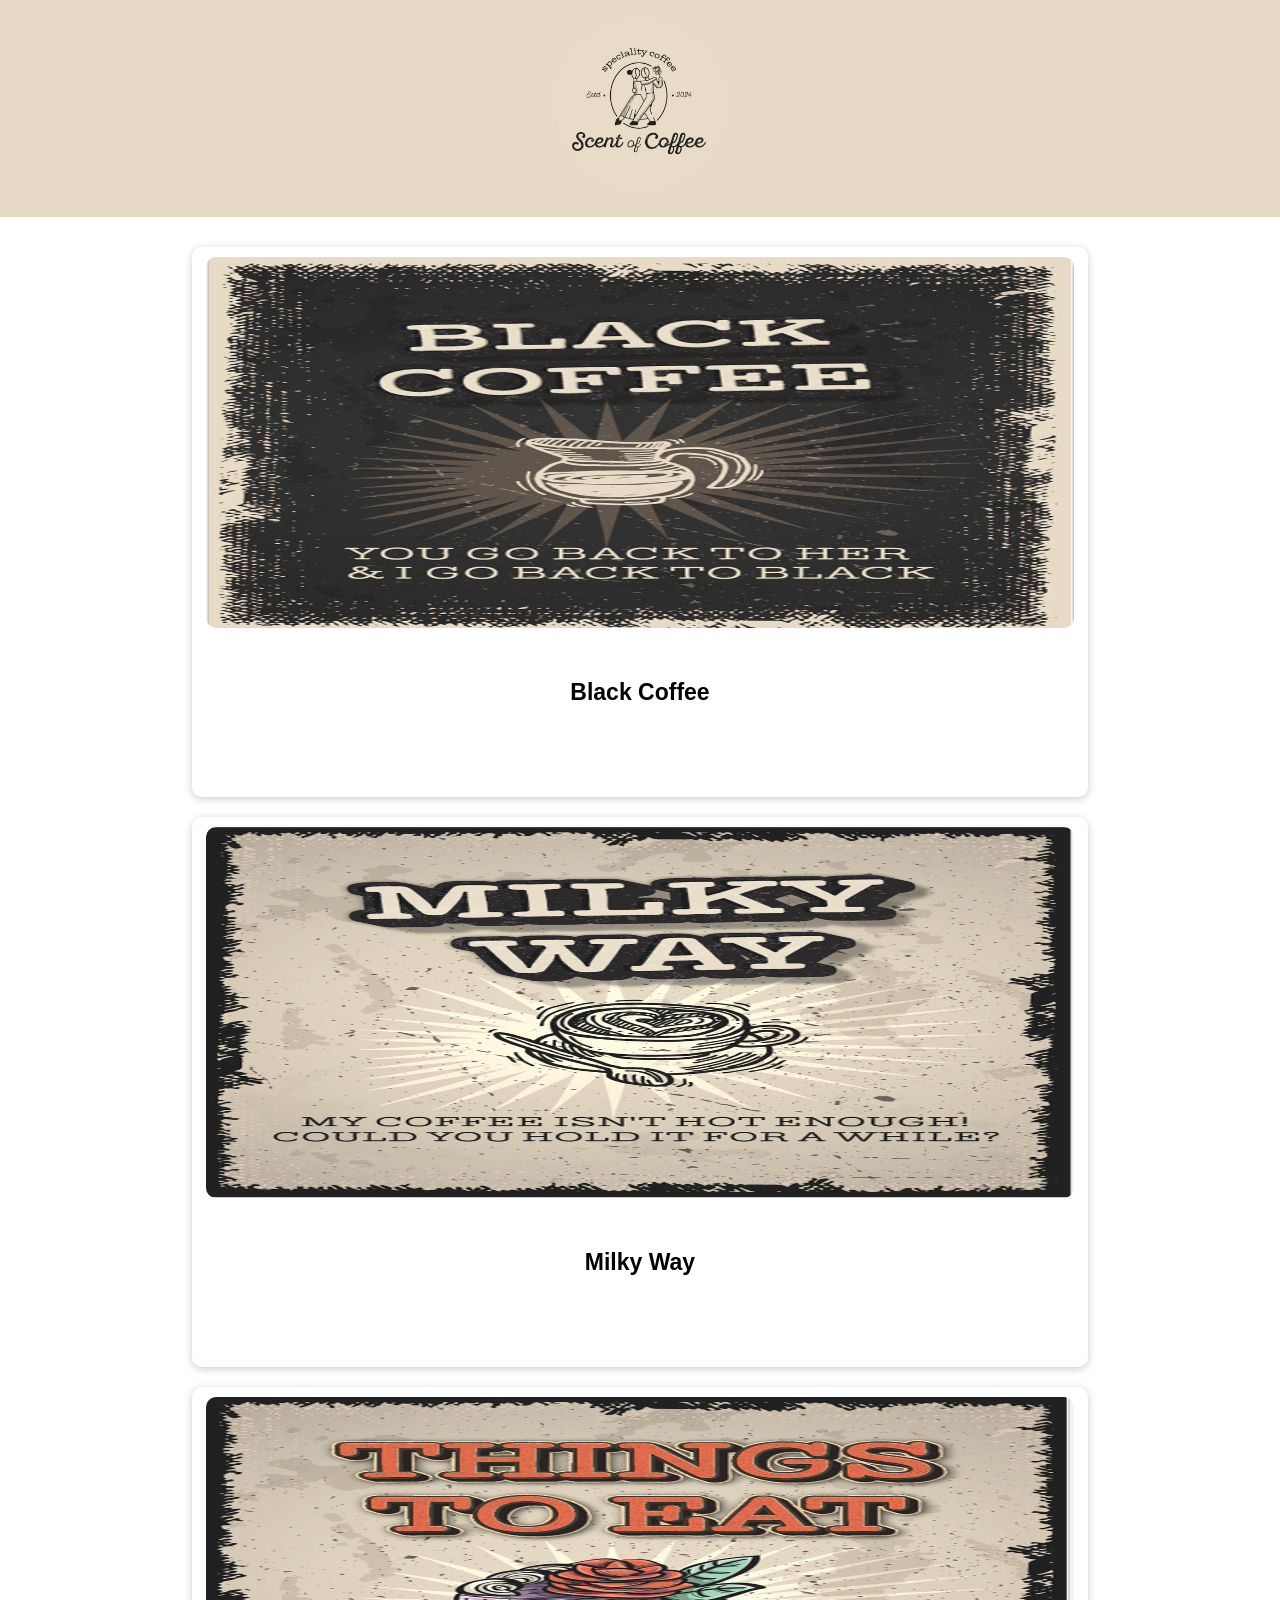
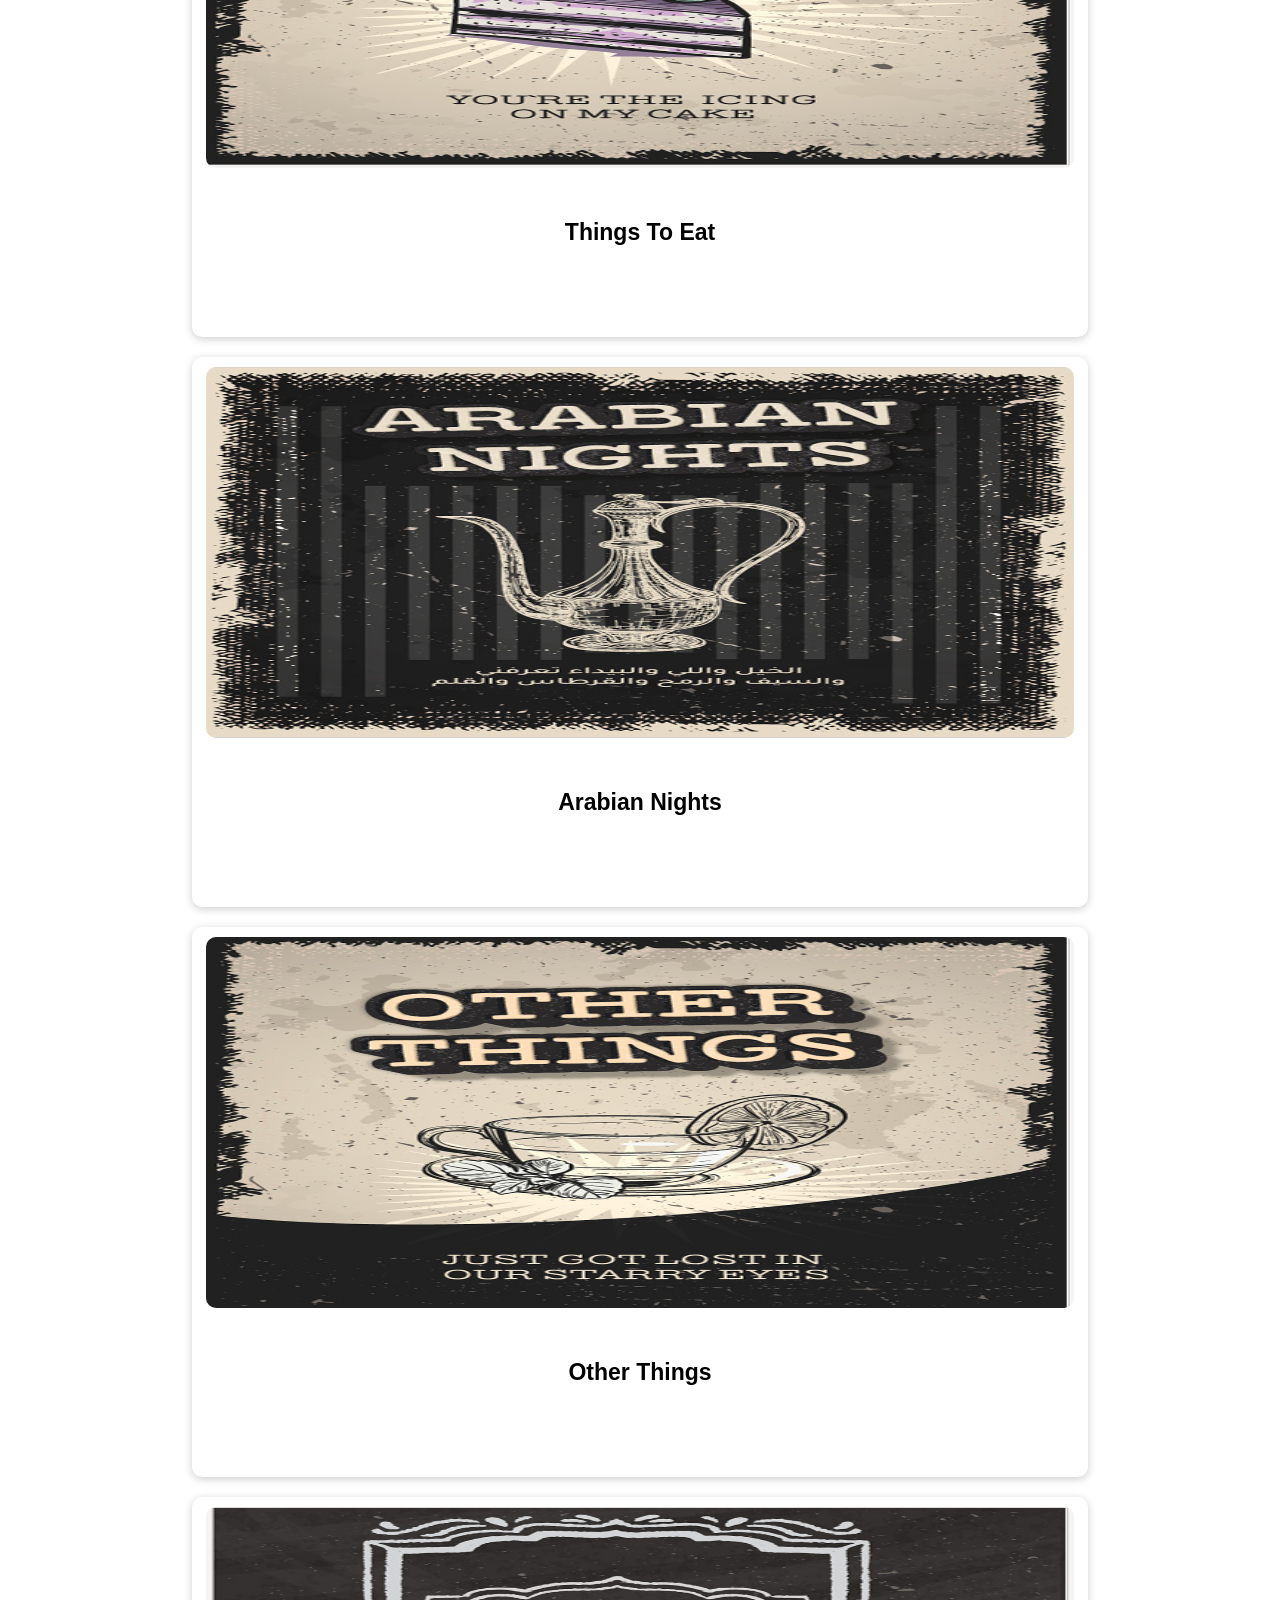
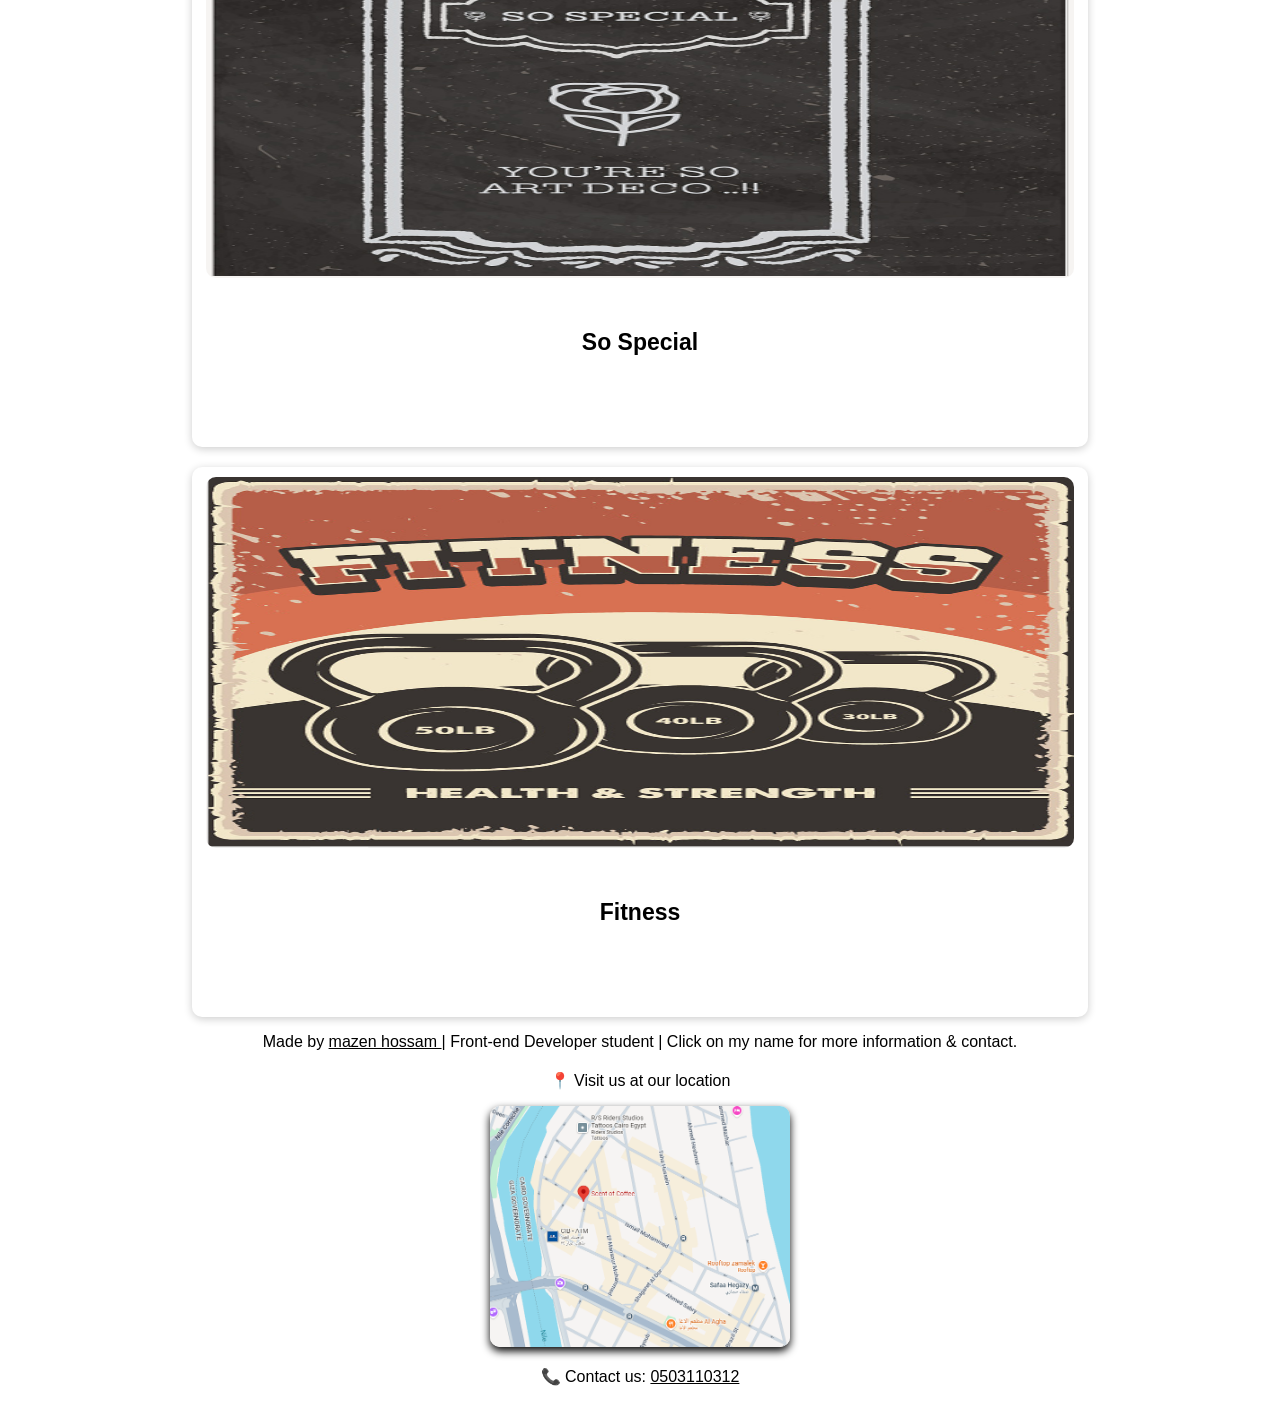
==== commit dec4c68e: "change icon place" ====
--- a/index.html
+++ b/index.html
@@ -28,14 +28,14 @@
           <a href="./things to eat.html"
             ><img src="./thing to eat.PNG" alt="40px" width="170px"
           /></a>
-          <h3>Thing to Eat</h3>
+          <h3>Things To Eat</h3>
         </div>
 
                 <div class="card">
           <a href="./arbain niths.html"
             ><img src="./arbain niths.PNG" alt="40px" width="170px"
           /></a>
-          <h3>arbain niths</h3>
+          <h3>Arabian Nights</h3>
         </div>
 
 
@@ -50,7 +50,7 @@
           <a href="./so spicial.html"
             ><img src="./no spchial.PNG" alt="40px" width="170px"
           /></a>
-          <h3>So special</h3>
+          <h3>So Special</h3>
         </div>
 
         <div class="card">
